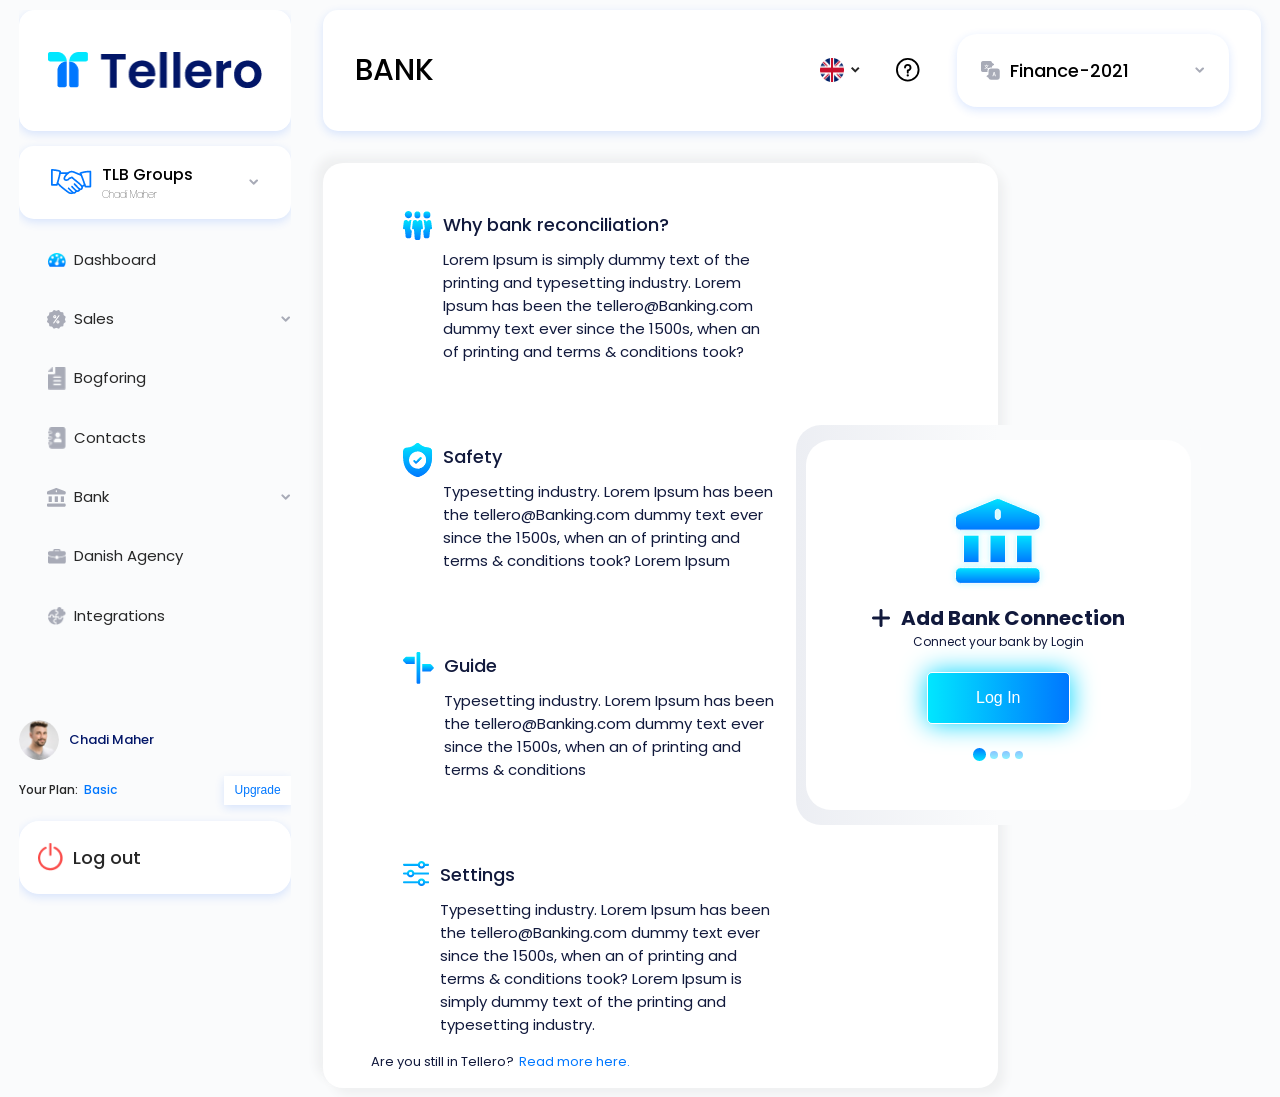
==== bank.html @ 81c3078b "First Commit" ====
<!DOCTYPE html>
<html lang="en">

<head>
    <meta charset="UTF-8">
    <meta http-equiv="X-UA-Compatible" content="IE=edge">
    <meta name="viewport" content="width=device-width, initial-scale=1.0">
 
   
    <link rel="stylesheet" href="./css/Common.css">
    <link rel="stylesheet" href="./css/bank.css">

    <link
        href="https://fonts.googleapis.com/css2?family=Poppins:ital,wght@0,100;0,200;0,300;0,400;0,500;0,600;0,700;0,800;0,900;1,200;1,300;1,600&display=swap"
        rel="stylesheet">

    <link rel="stylesheet" href="https://pro.fontawesome.com/releases/v5.10.0/css/all.css"
        integrity="sha384-AYmEC3Yw5cVb3ZcuHtOA93w35dYTsvhLPVnYs9eStHfGJvOvKxVfELGroGkvsg+p" crossorigin="anonymous" />


    <title>Tellero</title>
</head>

<body>
    <div class="bank-container">
      <div class="sidebar-wrapper">
        <div class="image-wrapper">
          <img src="./images/close.png" alt="">
        </div>
        <aside>
         
          <div class="logo-wrapper">
           <img src="images/main-logo.png" />
           
          </div>
  
          <div class="side-group-drop-down">
            <div class="side-group-head">
              <img src="./images/hand-shake.png" alt="">
              <div class="presentation">
                <h3>TLB Groups</h3>
                <p>Chadi Maher</p>
              </div>
              <img src="./images/aside-drop-down-gray-icon.png" alt="">
            </div>
          </div>
  
          <nav>
           <li class="nav-item">
               <a class="nav-link" href="#"> <div>
                   <img src="images/dashboard.png" />
               </div><span>Dashboard</span></a>
           </li>
  
           <li class="nav-item">
             <div class="item-head sales-item-head">
               <div><img src="images/discount.png" /></div>
               <p>Sales</p>
               <img src="./images/aside-drop-down-gray-icon.png" alt="">
             </div>
             <ul class="sales-contact">
               <li>
                 Current
               </li>
               <li>
                 All
               </li>
               <li>
                 Offer
               </li>
               <li>
                 Products
               </li>
               <li>
                 Subscription
               </li>
             </ul>
           </li>
           <li class="nav-item">
               <a class="nav-link" href="#">
                    <div>
                       <img
                       src="images/invoice.png" />
                    </div>
                       
                       <span>Bogforing</span></a>
           </li>
         
           <li class="nav-item">
               <a class="nav-link" href="#"><div>
                   <img
                   src="images/notebook-of-contacts.png" />
               </div><span>Contacts</span></a>
           </li>
  
           <li class="nav-item">
             <div class="item-head">
               <div><img src="images/bank-icon.png" /></div>
               <p>Bank</p>
               <img src="./images/aside-drop-down-gray-icon.png" alt="">
             </div>
           </li>
  
  
           <li class="nav-item">
               <a class="nav-link" href="#"><div>
                   <img
                   src="images/Tellero icons white-6.png" />
               </div><span>Danish Agency</span></a>
           </li>
           <li class="nav-item">
             <a class="nav-link" href="#"> <div>
                 <img src="images/skill-development.png" />
             </div><span>Integrations</span></a>
         </li>
          </nav>
  
          <div class="aside-bottom">
              <div class="profile-container">
               <img src="images/profile.png" />
               <p>Chadi Maher</p>
              </div>
              <div class="plan">
               <p>Your Plan: <span> Basic</span></p>
               <button type="button" class="btn btn-white">Upgrade</button>
              </div>
              <div class="logout">
               <a href="#"><img
                       src="images/signoff.png" /> Log out</a>
           </div>
          </div>
      </aside>
      </div>
       <section class="bank-body">
         <div class="mobile-header">
          <img src="images/main-logo.png" />
          <img src="./images/humberger.png" alt="" class="burger-menu">
         </div>
        <div class="export-body-top">
          <div class="left">
    
              <h1>bank</h1>
          </div>
          <div class="left-arrow-icon-mbl">
            <img src="./images/arrow-left.png" alt="">
          </div>
         <div class="right right-top">
          <div class="right-arrow-icon-mbl">
            <img src="./images/arrow-right.png" alt="">
          </div>
           <div class="country-dropdown">
             <div class="country-dropdown-head">
               <img src="./images/flag.png" alt="">
               <img src="./images/flag-drop-down.png" alt="">
             </div>
           </div>

          <!-- info icon -->
          <svg id="information" xmlns="http://www.w3.org/2000/svg" width="23.546" height="23.546" viewBox="0 0 23.546 23.546">
            <g id="Group_2309" data-name="Group 2309">
              <g id="Group_2308" data-name="Group 2308">
                <circle id="Ellipse_1419" data-name="Ellipse 1419" cx="1.15" cy="1.15" r="1.15" transform="translate(10.623 16.257)" fill="#000"/>
                <path id="Path_2082" data-name="Path 2082" d="M11.773,0A11.773,11.773,0,1,0,23.546,11.773,11.767,11.767,0,0,0,11.773,0Zm0,21.707a9.934,9.934,0,1,1,9.934-9.934A9.928,9.928,0,0,1,11.773,21.707Z" fill="#000"/>
                <path id="Path_2083" data-name="Path 2083" d="M179.679,128.5A3.683,3.683,0,0,0,176,132.179a.92.92,0,0,0,1.84,0,1.84,1.84,0,1,1,1.84,1.84.92.92,0,0,0-.92.92v2.3a.92.92,0,0,0,1.84,0v-1.5a3.679,3.679,0,0,0-.92-7.242Z" transform="translate(-167.906 -122.59)" fill="#000"/>
              </g>
            </g>
          </svg>


          <div class="finance-dropdown">
            <div class="finance-dropdown-head">
              <img src="./images/translate.png" alt="">
              <h4>Finance-2021</h4>
              <img src="./images/aside-drop-down-gray-icon.png" alt="">
            </div>
            <ul class="finance-dropdown-content">
                  <li>
                    Finance Year 2021
                  </li>
                  <li>
                    Create new Finance Year
                  </li>
            </ul>
          </div>
         </div>
      </div>

        <div class="bank-body-bottom">
            <div class="bank-advantages">

               <div class="bank-connection-box-wrapper">
                <div class="bank-connection-box">
                  <img src="./images/bank (2).png" alt="">
                  <div class="add-connection-heading">
                      <img src="./images/e-add-black.png" alt="">
                      <h1>Add Bank Connection</h1>
                  </div>
                  <small>Connect your bank by Login</small>
                  <button>Log In</button>
                  <img src="./images/step-dots.png" alt="" class="step-dots-img">
              </div>
               </div>
               <ul>
                   <li>
                       <img src="./images/teamwork.png" alt="">
                       <div class="presentation">
                           <h3>Why bank reconciliation?</h3>
                           <p>Lorem Ipsum is simply dummy text of the printing and typesetting industry. 
                            Lorem Ipsum has been the tellero@Banking.com dummy text ever since the 
                            1500s, when an of printing and terms & conditions took?
                            </p>
                       </div>
                   </li>
                   <li>
                    <img src="./images/surface1.png" alt="">
                    <div class="presentation">
                        <h3>Safety</h3>
                        <p>Typesetting industry. Lorem Ipsum has been the tellero@Banking.com dummy 
                            text ever since the 1500s, when an of printing and terms & conditions took?
                            Lorem Ipsum
                         </p>
                    </div>
                </li>
                <li>
                    <img src="./images/signpost.png" alt="">
                    <div class="presentation">
                        <h3>Guide</h3>
                        <p>Typesetting industry. Lorem Ipsum has been the tellero@Banking.com dummy 
                            text ever since the 1500s, when an of printing and terms & conditions
                         </p>
                    </div>
                </li>
                <li>
                    <img src="./images/settings.png" alt="">
                    <div class="presentation">
                        <h3>Settings</h3>
                        <p>Typesetting industry. Lorem Ipsum has been the tellero@Banking.com dummy 
                            text ever since the 1500s, when an of printing and terms & conditions took?
                            Lorem Ipsum is simply dummy text of the printing and typesetting industry.
                         </p>
                    </div>
                </li>
               </ul>

               <p>Are you still in Tellero?<a href="#"> Read more here.</a></p>
            </div>
        </div>
       </section>

    </div>
          
    <script src="./js/Events/MobileVersion.js"></script>
    <script src="./js/Events/Aside.js"></script>
    <script src="js/custom.js"></script>
    <script src="js/jquery-3.6.0.js"></script>
    <script src="js/bootstrap.min.js"></script>
</body>

</html>
---- css/Common.css ----
* {
  margin: 0;
  padding: 0;
  box-sizing: border-box;
}
nav,
ul {
  list-style: none;
}
a {
  text-decoration: none;
}
body {
  background-color: #fafbfc;
}
.bank-container,
.export-container,
.voucher-container {
  height: 100%;
  padding: 0.6rem 0rem;
  width: 97%;
  margin: auto;
  display: grid;
  grid-template-columns: 272px 1fr;
  grid-gap: 2rem;
  font-family: "Poppins";
}
/* .voucher-container {
  display: flex;
  height: 100%;
  padding: 0.6rem 0rem;
  width: 97%;
  margin: auto;
  font-family: "Poppins";
} */
aside {
  display: flex;
  flex-direction: column;
  padding-bottom: 1rem;
  position: relative;
  height: 100vh;
  position: sticky;
  top: 0.6rem;
  min-width: 272px;
  overflow-y: auto;
  /* background: red !important; */
}
aside::-webkit-scrollbar {
  display: none;
}
.sidebar-wrapper .image-wrapper {
  display: none;
  /* box-shadow: 0 3px 10px 0 rgb(33 108 252 / 16%); */
}
aside .logo-wrapper {
  display: flex;
  align-items: center;
  justify-content: center;

  padding: 19px 10px;
  background-color: #fff;
  margin-bottom: 15px;
  box-shadow: 0 3px 10px 0 rgb(33 108 252 / 16%);
  border: solid 1px #ffffff;
  min-height: 121px !important;
  border-radius: 15px;
}

aside .logo-wrapper img {
  width: 214px;
}
aside .logo-wrapper p {
  font-size: 30px;
  color: #021668;
  font-weight: 700;
  line-height: 0.5;
  padding-left: 5px;
}
.side-group-head {
  background-color: #fff;
  display: flex;
  align-items: center;
  justify-content: center;
  height: 73px;
  padding: 0rem 2rem;
  box-shadow: 0 3px 10px 0 rgb(33 108 252 / 16%);
  border-radius: 15px;
  cursor: pointer;
}
.side-group-head .presentation {
  flex: 1;

  margin-left: 10px;
}
.side-group-head h3 {
  font-size: 16px;
  font-weight: 500;
}
.side-group-head p {
  font-size: 10px;
  font-weight: lighter;
}
aside nav {
  margin-top: 30px;
  margin-bottom: 50px;
  padding-left: 20px;
}
aside nav > * + * {
  margin-top: 2.3rem;
}
.nav-item .item-head {
  display: flex;
  align-items: center;
}
.nav-item .item-head p {
  flex: 1;
}
.nav-item .item-head {
  cursor: pointer;
}
.nav-item ul {
  margin: 1rem 0rem;
  padding-left: 3rem;
}
.nav-item ul li {
  font-size: 14px;
  line-height: 1.5;
  color: #272727;
}
.nav-item ul > * + * {
  margin-top: 10px;
}
aside nav li a,
.nav-item .item-head p {
  display: flex;
  align-items: center;
  font-size: 15px;
  line-height: 1.5;
  color: #272727;
}
aside nav li a div,
.nav-item .item-head div {
  width: 35px;
  text-align: center;
  display: flex;
  align-items: center;
  justify-content: center;
}
aside nav li a div img {
  width: 18px;
}
.mobile-header {
  background-color: #fff;
  height: 74px;
  border-radius: 15px;
  display: flex;
  align-items: center;
  justify-content: space-between;
  padding: 0rem 1.5rem;
  margin-bottom: 1rem;
  display: none;
  /* width: 100px; */
}
.mobile-header > img:first-child {
  width: 156px;
}
.mobile-header > img:last-child {
  cursor: pointer;
}
.sales-contact {
  display: none;
}
.sales-contact li {
  cursor: pointer;
}
.sales-contact.active {
  display: block;
}
.aside-bottom {
  flex: 1;
  display: flex;
  flex-direction: column;
  justify-content: flex-end;
}
.aside-bottom .profile-container,
.aside-bottom .plan {
  display: flex;
  align-items: center;
}
.aside-bottom .profile-container img {
  width: 40px;
  height: 40px;
  border-radius: 50%;
  object-fit: cover;
}
.aside-bottom .profile-container p {
  font-size: 13px;
  line-height: 1.5px;
  font-weight: 500;
  color: #021668;
  margin-left: 10px;
}
.aside-bottom .plan {
  justify-content: space-between;
  margin: 1rem 0rem;
}
.aside-bottom .plan p {
  color: #272727;
  font-size: 12px;
  font-weight: 500;
}
.aside-bottom .plan p span {
  color: #0077ff;

  margin-left: 3px;
}
.aside-bottom .plan button {
  background-color: #fff;
  color: #0077ff !important;
  font-size: 12px !important;
  font-weight: 500 !important;
  box-shadow: 0 3px 10px 0 rgb(33 108 252 / 16%);
  border: solid 1px #ffffff;
  padding: 0.4rem 0.6rem;
}
.logout a {
  text-decoration: none;
  color: #272727;
  font-size: 18px;
  font-weight: 600;
  box-shadow: 0 3px 10px 0 rgb(33 108 252 / 16%);
  border: solid 1px #ffffff;
  background-color: #ffffff;
  padding: 10px 18px;
  display: block;
  width: 100%;
  height: 73px;
  display: flex;
  align-items: center;
  font-weight: 500;
  border-radius: 20px;
  justify-content: flex-start;
}
.logout a img {
  width: 25px;
  height: 28px;
  margin-right: 10px;
}

@media screen and (max-width: 1100px) {
  .bank-container,
  .export-container,
  .voucher-container {
    grid-template-columns: 1fr;
    width: 92%;
    overflow: hidden;
  }

  aside .logo-wrapper img {
    width: 200px;
  }
  .table-head .col7,
  .table-body .col7 {
    justify-content: center !important;
  }
  .mobile-header {
    padding: 0px 1rem;

    height: 65px;
    box-shadow: 0 3px 10px 0 rgb(33 108 252 / 16%);
  }
  .mobile-header > img:last-child {
    width: 32px;
  }
  .mobile-header > img:first-child {
    width: 130px;
  }
}
@media screen and (max-width: 780px) {
  .sidebar-wrapper {
    position: fixed;
    z-index: 10;

    width: 80%;
    left: -100%;
    height: 100vh;
    top: 0;
    transition: 0.3s ease all;
  }
  .sidebar-wrapper::after {
    width: 100vw;
    height: 100vh;
    background: rgba(0, 0, 0, 0.5);
    content: "";
    position: absolute;
    top: 0;
    left: 0;
    z-index: -2;
  }

  aside {
    background-color: #fff;

    width: 100%;
    padding: 2rem 3rem;
  }

  .mobile-header {
    display: flex;
  }
  .sidebar-wrapper .image-wrapper {
    position: absolute;
    right: -30px;
    z-index: 222;
    top: 10px;
    border-radius: 99px;
    background-color: rgb(255, 255, 255);
    width: 68px;
    height: 43px;
    display: flex;
    align-items: center;
    justify-content: center;
    cursor: pointer;
  }
  .sidebar-wrapper.active {
    left: 0%;
  }
}

@media screen and (max-width: 400px) {
  aside {
    padding: 2rem 1rem;
  }
}
---- css/bank.css ----
/* export-body-top */
.bank-container aside .aside-bottom {
  /* margin-top: 10rem; */
}
.bank-body,
.export-body {
  display: flex;
  flex-direction: column;
  /* width: 100%; */
  flex: 1;
}
.bank-body-top,
.export-body-top {
  justify-content: space-between;
  background-color: #fff;
  padding: 0.35rem 1rem;
  box-shadow: 0 3px 10px 0 rgb(33 108 252 / 16%);
}
.export-body-top {
  padding: 0.8rem 2rem;
  border-radius: 15px;
  height: 121px;
}
.right-arrow-icon-mbl,
.left-arrow-icon-mbl {
  display: none;
}
.bank-body-top .left img,
.export-body-top .left img {
  width: 60px;
}
.bank-body-top .left h1,
.export-body-top .left h1 {
  font-weight: 500;
  text-transform: uppercase;
  font-size: 30px;
}
.bank-body-top,
.bank-body-top .left,
.bank-body-top .right,
.export-body-top,
.export-body-top .left,
.export-body-top .right {
  display: flex;
  align-items: center;
}
.country-dropdown-head {
  display: flex;
  align-items: center;
  width: 40px;
  justify-content: space-between;
  /* margin-right: 1rem; */
  cursor: pointer;
}

.export-body-top .right svg {
  margin-right: 2.3rem;
  margin-left: 2.3rem;
}
.finance-dropdown {
  position: relative;

  /* margin-left: 1.5rem; */
}
.finance-dropdown-content {
  position: absolute;
  top: 110%;
  background-color: #fff;
  width: 100%;
  border-radius: 24px;
  z-index: 222;
  min-height: 112px;
  display: none;

  flex-direction: column;
  justify-content: center;
}
.finance-dropdown-content.active {
  display: flex;
}
.finance-dropdown-content li {
  font-size: 16px;
  padding: 0.5rem 2rem;
  cursor: pointer;
  border-radius: 15px;
}
.finance-dropdown-content li:hover {
  /* background-color: rgb(250, 250, 250); */
}
.finance-dropdown-head {
  width: 272px;
  height: 73px;
  padding: 0rem 1.5rem;
  display: flex;
  align-items: center;

  border-radius: 20px;
  box-shadow: 0 3px 10px 0 rgb(33 108 252 / 16%);
  cursor: pointer;
}
.finance-dropdown-head h4 {
  flex: 1;
  margin-left: 10px;
  font-size: 18px;
  font-weight: 500;
}
/* .bank-body-top .right li,
.export-body-top .right li {
  width: 40px;
  height: 40px;

  border-radius: 50%;
} */
/* .bank-body-top .right li,
.export-body-top .right li {
  justify-content: center;
  cursor: pointer;
} */
/* .bank-body-top .right li:hover,
.export-body-top .right li:hover {
  background: linear-gradient(to bottom, #01ddff, #0085ff);
}
.bank-body-top .right li:hover svg path,
.export-body-top .right li:hover svg path {
  fill: #fff;
  stroke: #fff;
} */
/* .bank-body-top .right li + li,
.export-body-top .right li + li {
  margin-left: 0.4rem;
} */
.bank-body-bottom,
.export-body-bottom {
  flex: 1;
  margin-top: 2rem;
}
.bank-advantages {
  width: 72%;
  height: 100%;
  background-color: #fff;
  padding: 3rem;
  padding-bottom: 1rem;
  border-radius: 20px;
  box-shadow: 7px 7px 10px #eff0f1, -7px -7px 10px #eff0f1;
  display: flex;
  position: relative;
  flex-direction: column;
}
.bank-connection-box-wrapper {
  position: absolute;
  top: 50%;
  width: 60%;
  right: -30%;
  transform: translateY(-50%);
  border-radius: 25px;
  background: linear-gradient(to right, #eceef3, #fafbfc, #fafbfc);
  height: 400px;
  display: flex;
  align-items: center;
}
.bank-connection-box {
  width: 95%;
  padding: 2rem 0rem;
  margin: auto;
  border-radius: 25px;
  background-color: #fff;

  height: 370px;
  display: flex;
  flex-direction: column;
  align-items: center;

  justify-content: center;
}
.bank-connection-box .add-connection-heading {
  display: flex;
  align-items: center;
  margin-top: 10px;
}
.bank-connection-box .add-connection-heading h1 {
  font-size: 20px;
  color: #11193c;
  margin-left: 10px;
}
.bank-connection-box small {
  color: #11193c;
  font-size: 12px;
}
.bank-connection-box button {
  border-radius: 5px;
  box-shadow: 0 0 26px 0 #01d6ff;
  background-image: linear-gradient(to right, #01e6ff, #0077ff);
  margin-top: 1.3rem;

  text-transform: capitalize;
  color: #fff;
  outline: none;
  border: 1px solid #fff;
  font-size: 16px;
  padding: 1rem 3rem;
  cursor: pointer;
}
.step-dots-img {
  margin-top: 1.5rem;
}
.bank-advantages ul {
  width: 70%;
  padding-left: 2rem;
}
.bank-advantages ul li {
  display: flex;
  align-items: flex-start;
}
.bank-advantages ul li + li {
  margin-top: 5rem;
}
.bank-advantages ul li img {
  margin-right: 10px;
}
.bank-advantages ul li h3 {
  color: #11193c;
  font-size: 18px;
  font-weight: 500;
}
.bank-advantages ul li p {
  font-size: 15px;
  margin-top: 10px;
  color: #11193c;
}
.bank-advantages > p {
  flex: 1;
  color: #11193c;
  display: flex;
  align-items: flex-end;
  font-size: 13px;
  margin-top: 1rem;
}
.bank-advantages > p > a {
  color: #0077ff;
  margin-left: 5px;
}

@media screen and (max-width: 900px) {
  .bank-connection-box-wrapper {
    /* position: static; */
    left: 0;
    background: #fff;
    width: 100%;
    top: -250px;
  }
  .bank-advantages {
    width: 100%;
    margin-top: 450px;
    padding: 3rem 1rem;
    box-shadow: 0px 0px 0px transparent;
  }
  .bank-advantages ul {
    width: 100%;
  }
  .export-body-top {
    padding: 20px;
    height: 75px;
  }
  .export-body-top .left h1 {
    font-size: 1.25rem !important;
  }
  .bank-advantages ul {
    padding-left: 0px;
  }
  .bank-advantages {
    padding: 3rem 2rem;
  }
  .bank-advantages > p {
    flex: 0;
  }
}
@media screen and (max-width: 650px) {
  .export-body-top {
    position: relative;
  }
  .right-arrow-icon-mbl,
  .left-arrow-icon-mbl {
    display: block;
  }
  .right-arrow-icon-mbl {
    flex: 1;
  }
  .export-body-top .right {
    position: absolute;
    padding: 0rem 1rem;
    z-index: 2;
    left: 100%;
    background-color: #fff;
    width: 100%;
    border-radius: 15px;
    transition: 0.5s ease all;

    height: 100%;
  }
  .finance-dropdown-head {
    width: 100%;
    height: 60px;
  }
  .finance-dropdown-head > img:last-child {
    width: 14px;
  }
  .finance-dropdown-head h4 {
    font-size: 13px;
    margin-right: 10px;
  }
  .finance-dropdown-content li {
    font-size: 12px;
  }
  .export-body-top .right svg {
    margin-right: 20px;
    margin-left: 20px;
  }
}
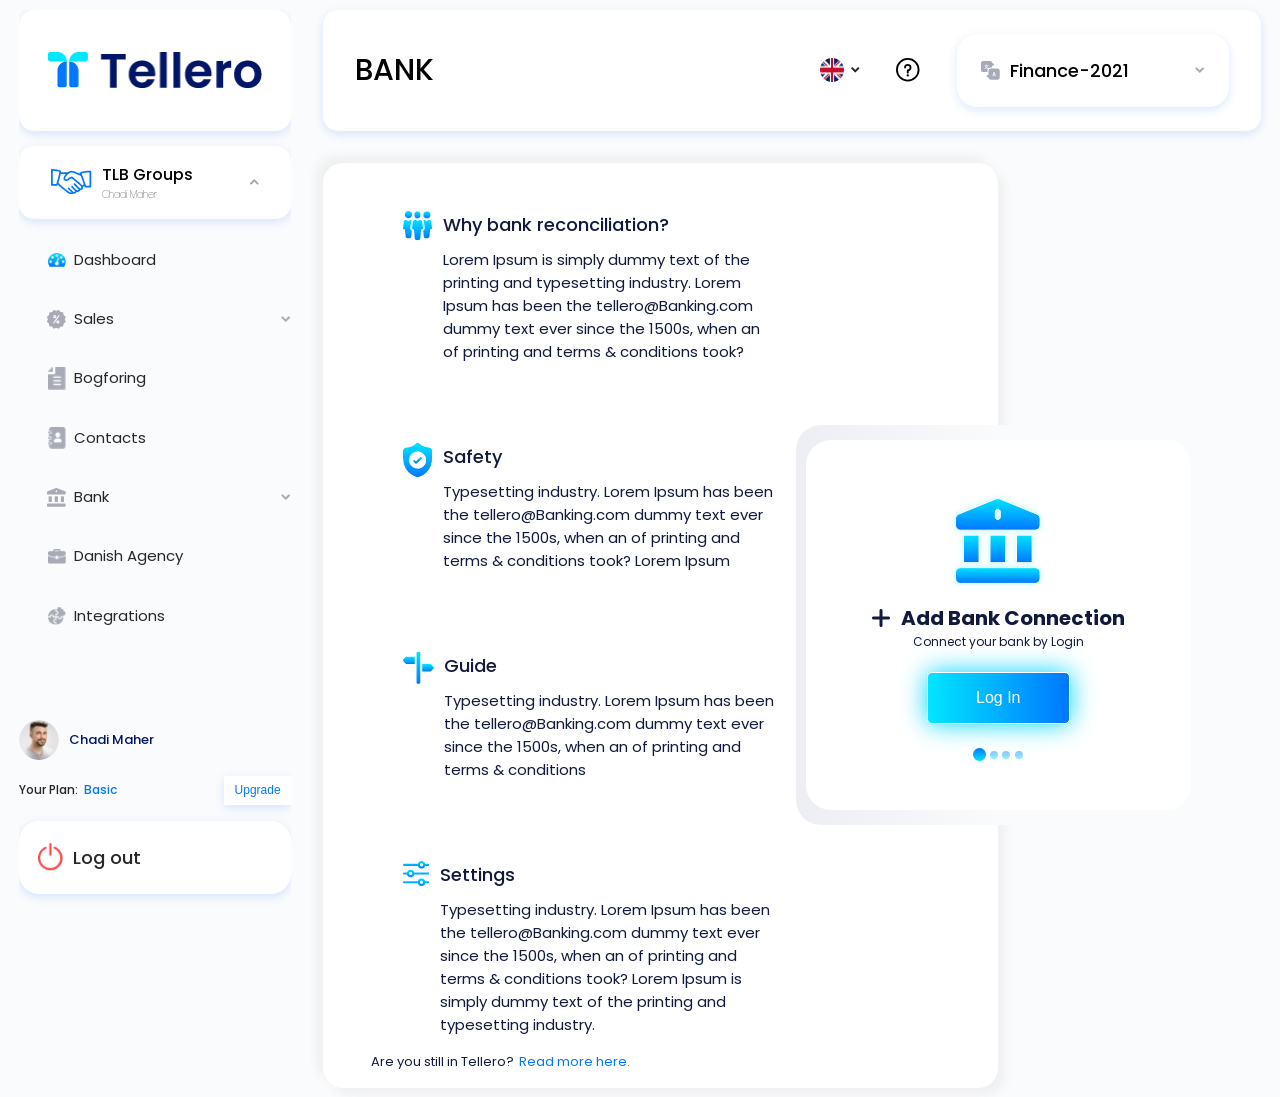
==== commit 33c8ef60: "DropDown Added" ====
--- a/bank.html
+++ b/bank.html
@@ -41,8 +41,29 @@
                 <h3>TLB Groups</h3>
                 <p>Chadi Maher</p>
               </div>
-              <img src="./images/aside-drop-down-gray-icon.png" alt="">
+              <img src="./images/aside-drop-down-gray-icon.png" alt="" class="side-group-head-arrow">
             </div>
+         
+          <div class="inner-setting">
+                <div
+                    class="top">
+
+                    <img src="images/add.png" />
+                    <h5 class="m-0">Add a business</h5>
+                </div>
+
+                <ul class="">
+                    <li>
+                        <a href="#">Settings</a>
+                    </li>
+                    <li >
+                        <a href="#">Get Help</a>
+                    </li>
+                    <li >
+                        <a href="#">Log out</a>
+                    </li>
+                </ul>
+                </div>
           </div>
   
           <nav>
--- a/css/Common.css
+++ b/css/Common.css
@@ -76,6 +76,9 @@
   line-height: 0.5;
   padding-left: 5px;
 }
+.side-group-drop-down{
+  position:relative;
+}
 .side-group-head {
   background-color: #fff;
   display: flex;
@@ -100,6 +103,53 @@
   font-size: 10px;
   font-weight: lighter;
 }
+.side-group-head-arrow{
+  transform:rotate(180deg)
+}
+.side-group-head-arrow.active{
+  transform:rotate(0deg)
+}
+.inner-setting{
+  background:#Fff;
+  border-radius:15px;
+  position:absolute;
+  width:100%;
+  top:115%;box-shadow: 0 0 10px 0 rgb(33 108 252 / 16%);
+  padding:2rem;
+  display:none;
+}
+
+.inner-setting.active{
+  display:block;
+}
+.inner-setting .top{
+  display:flex;
+  align-items:center;
+  justify-content:center;
+  padding-bottom:1rem;
+    border-bottom:1px solid #11193c;
+}
+.inner-setting .top h5{
+  font-size: 16px;
+    line-height: 1.5;
+    color: #11193C;
+    margin-left:5px;
+    font-weight:400;
+    
+}
+  .inner-setting ul{
+    margin-top:2rem;
+    padding-left:2.5rem;
+  }
+    .inner-setting ul > *+*{
+      margin-top:1rem;
+    }
+    .inner-setting ul > li a{
+    opacity: 0.8;
+    font-size: 13px;
+    line-height: 1.53;
+    color: #11193c ;
+    }
 aside nav {
   margin-top: 30px;
   margin-bottom: 50px;
